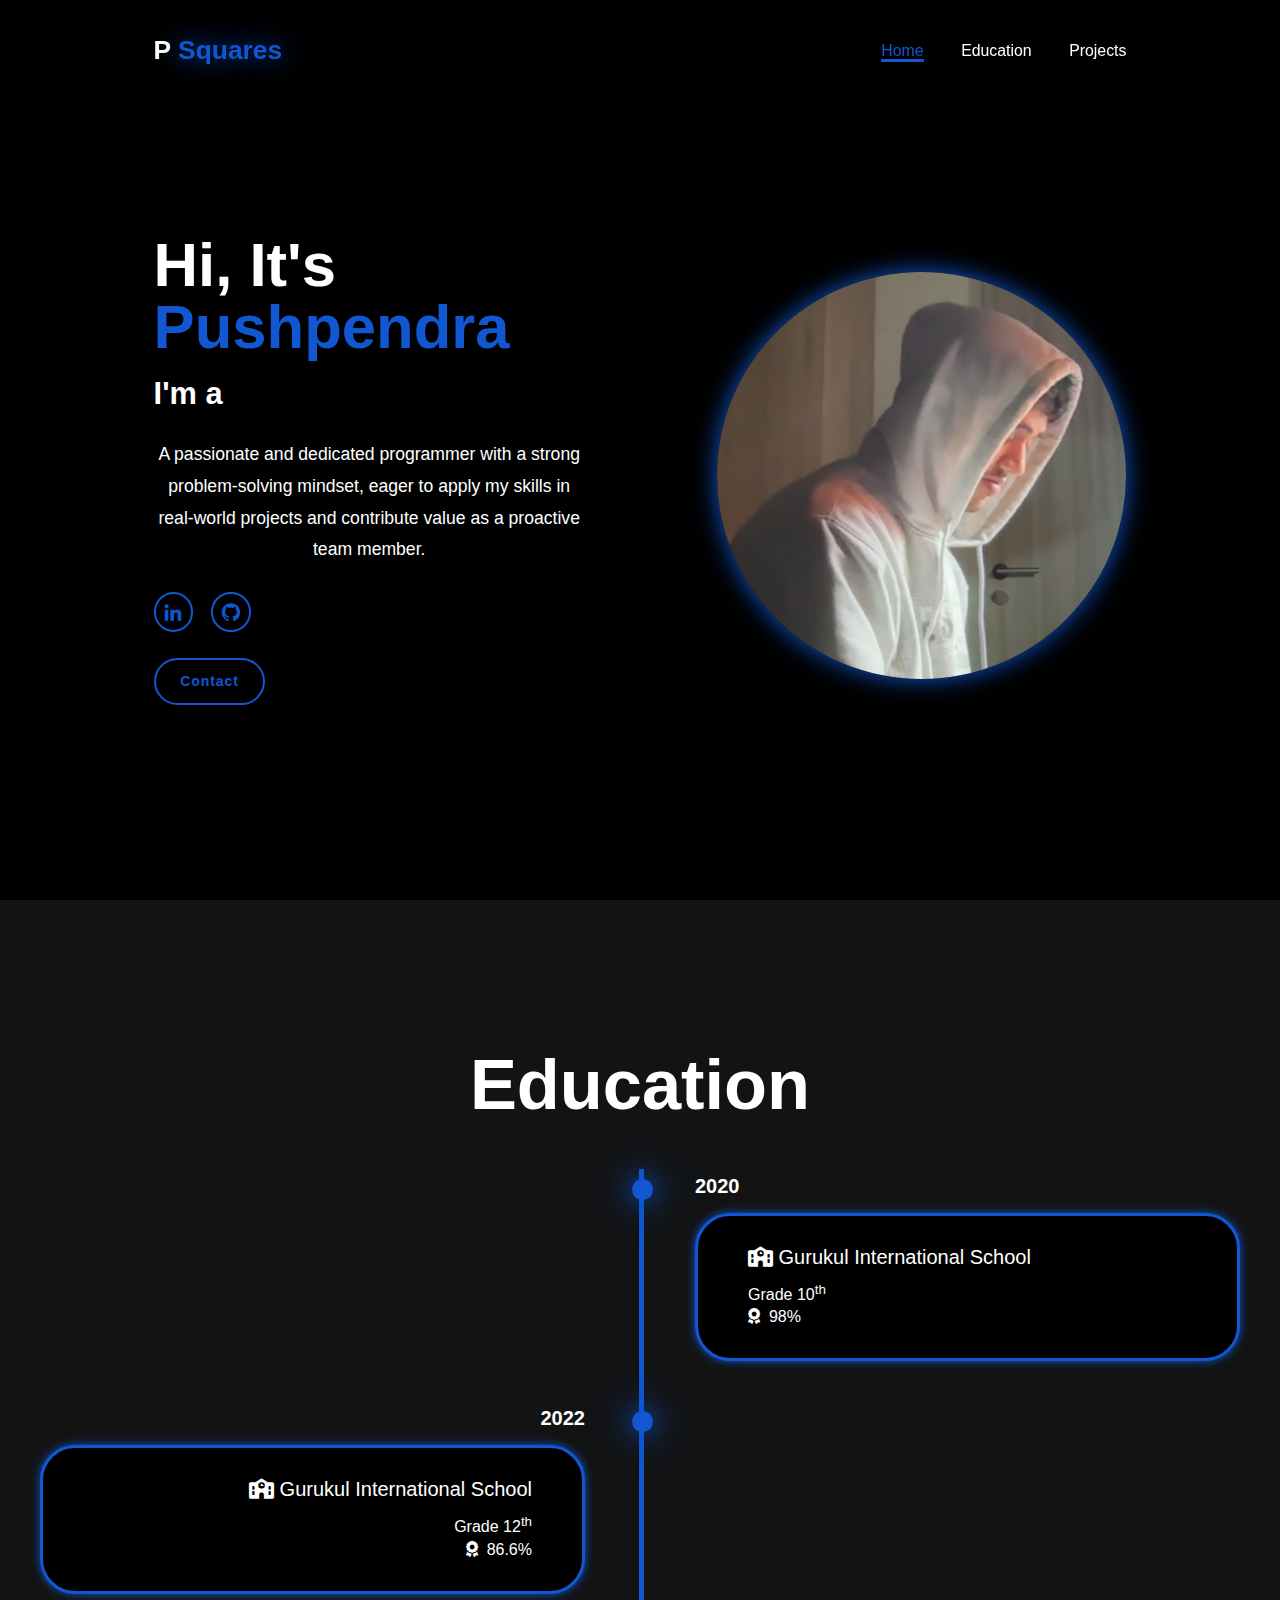
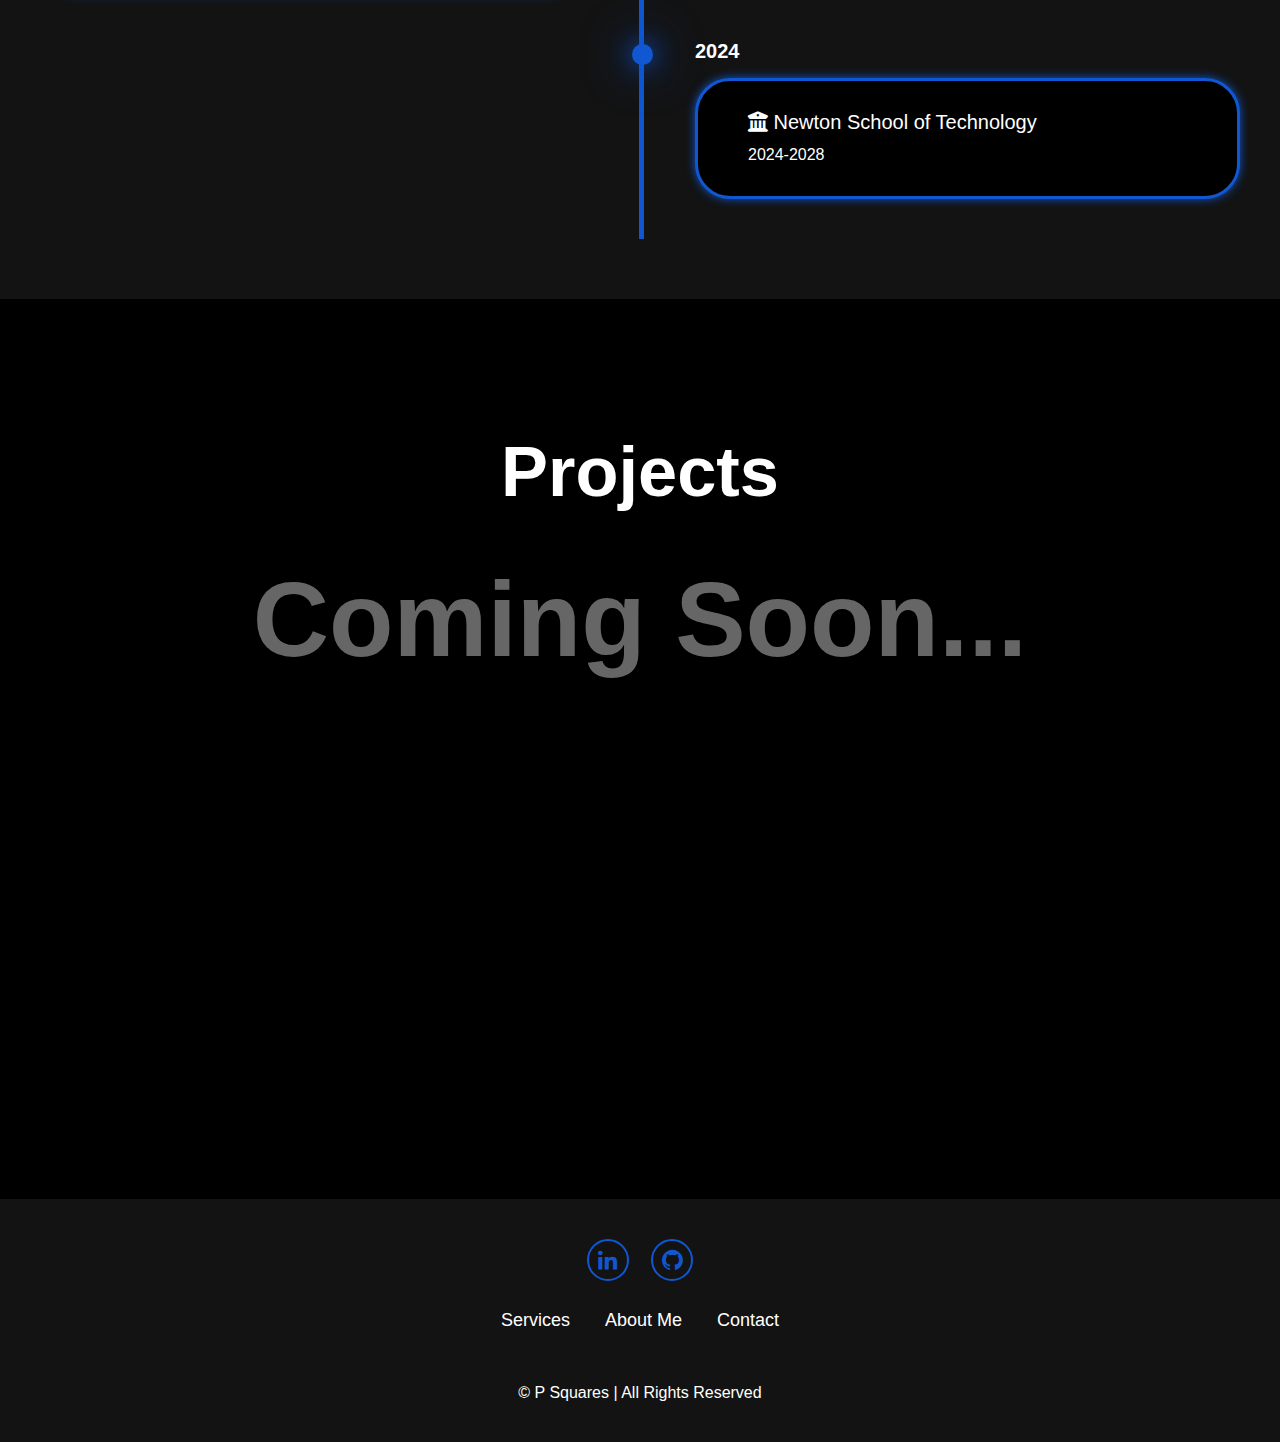
==== index.html @ 85f3284b "Rename html-portfolio.html to index.html" ====
<!DOCTYPE html>
<html lang="en">
<head>
    <meta charset="UTF-8">
    <meta name="viewport" content="width=device-width, initial-scale=1.0">
    <title>Personal Portfolio</title>
    <link rel="stylesheet" href="css-portfolio.css">
    <link href='https://unpkg.com/boxicons@2.1.4/css/boxicons.min.css' rel='stylesheet'>
    <link rel="stylesheet" href="https://cdnjs.cloudflare.com/ajax/libs/font-awesome/6.5.1/css/all.min.css">

</head>
<body>
    <header class="header">
        <a href="#home" class="logo">P
        <span>Squares</span></a>

        <i class='bx bx-menu' id="menu-icon"></i>

        <nav class="navbar">
            <a href="#home" class="active">Home</a>
            <a href="#education">Education</a>
            <a href="#services">Projects</a>
            <!-- <a href="#contact">Contact</a> -->
        </nav>
    </header>

    <section class="home" id="home">
        <div class="home-content">
            <h1>Hi, It's <span>Pushpendra</span></h1>
            <h3 class="text-animation">I'm a <span></span></h3>
            <p>A passionate and dedicated programmer with a strong problem-solving mindset, eager to apply my skills in real-world projects and contribute value as a proactive team member.</p>

            <div class="social-icons">
                <a href="https://www.linkedin.com/in/pushpendra-parihar2025" target="_blank"><i class='bx bxl-linkedin'></i></a>
                <a href="https://github.com/makeprodigy" target="_blank"><i class='bx bxl-github'></i></a>
                <!-- <a href="#"><i class='bx bxl-instagram'></i></a>
                <a href="#"><i class='bx bxl-twitter'></i></a> -->
            </div>

            <div class="btn-group">
                <!-- <a href="#" class="btn">Hire</a> -->
                <a href="#contact" class="btn">Contact</a>
            </div>
        </div>
            <div class="home-img">
                <img src="graphics/my_picture.png" alt="profile picture"
            </div>
    </section>
    <section class="education" id="education">
        <h2 class="heading">Education</h2>
        <div class="timeline-item">
            <div class="timeline-dot"></div>
                <div class="timeline-date">2020</div>
                    <div class="timeline-content">
                        <h3><i class="fas fa-school"></i> Gurukul International School</h3>
                        <p>
                            Grade <b>10</b><sup>th</sup><br>
                            <i class="fas fa-award"></i>&nbsp;&nbsp;<b>98%</b>  
                        </p>
                    </div>
                
            
        </div>

        <div class="timeline-item">
            <div class="timeline-dot"></div>
                <div class="timeline-date">2022</div>
                    <div class="timeline-content">
                        <h3><i class="fas fa-school"></i> Gurukul International School</h3>
                        <p>
                            Grade <b>12</b><sup>th</sup><br>
                            <i class="fas fa-award"></i>&nbsp;&nbsp;<b>86.6%</b>
                        </p>
                    </div>
                
            
        </div>

        <div class="timeline-item">
            <div class="timeline-dot"></div>
                <div class="timeline-date">2024</div>
                    <div class="timeline-content">
                        <h3><i class="fas fa-university"></i> Newton School of Technology</h3>
                        <p>2024-2028</p>
                    </div>
                
            
        </div>
    </section>

    <section class="services" id="services">
        <h2 class="heading">Projects</h2>
        <div class="coming-soon">
            <p>Coming Soon...</p>
        </div>
        <!-- <div class="services-container">
            <div class="service-box">
                <div class="service-info">
                    <h4>Frontend Development</h4>
                    <p>
                        Lorem ipsum dolor, sit amet consectetur adipisicing elit. Quae consequatur explicabo est excepturi numquam alias labore repellat consequuntur neque architecto tenetur, beatae, suscipit in laboriosam obcaecati debitis saepe id necessitatibus.
                    </p>
                </div>
            </div>
        
            <div class="service-box">
                <div class="service-info">
                    <h4>Frontend Development</h4>
                    <p>
                        Lorem ipsum dolor, sit amet consectetur adipisicing elit. Quae consequatur explicabo est excepturi numquam alias labore repellat consequuntur neque architecto tenetur, beatae, suscipit in laboriosam obcaecati debitis saepe id necessitatibus.
                    </p>
                </div>
            </div>
        
            <div class="service-box">
                <div class="service-info">
                    <h4>Frontend Development</h4>
                    <p>
                        Lorem ipsum dolor, sit amet consectetur adipisicing elit. Quae consequatur explicabo est excepturi numquam alias labore repellat consequuntur neque architecto tenetur, beatae, suscipit in laboriosam obcaecati debitis saepe id necessitatibus.
                    </p>
                </div>
            </div>
        
            <div class="service-box">
                <div class="service-info">
                    <h4>Frontend Development</h4>
                    <p>
                        Lorem ipsum dolor, sit amet consectetur adipisicing elit. Quae consequatur explicabo est excepturi numquam alias labore repellat consequuntur neque architecto tenetur, beatae, suscipit in laboriosam obcaecati debitis saepe id necessitatibus.
                    </p>
                </div>
            </div>
        </div> -->
    </section>

    <!-- <section class="contact" id="contact">
        <h2 class="heading">Contact <span>Me</span></h2>

        <form action="">
            <div class="input-group">
                <div class="input-box">
                    <input type="text" placeholder="Full Name">
                    <input type="email" placeholder="Email">
                </div>
                <div class="input-box">
                    <input type="number" placeholder="Phone Number">
                    <input type="text" placeholder="Subject">
                </div>
            </div>

            <div class="input-group-2">
                <textarea name="" id="" cols="30" rows="10" placeholder="Your Message"></textarea>
                <input type="submit" value="Send Message" class="btn">
            </div>
        </form>
    </section> -->

    <footer class="footer">
        <div class="social">
            <a href="https://www.linkedin.com/in/pushpendra-parihar2025" target="_blank"><i class='bx bxl-linkedin'></i></a>
                <a href="https://github.com/makeprodigy" target="_blank"><i class='bx bxl-github'></i></a>
                <!-- <a href="#"><i class='bx bxl-instagram'></i></a>
                <a href="#"><i class='bx bxl-twitter'></i></a> -->
        </div>
    

        <ul class="list">
            <!-- <li>
                <a href="#">FAQ</a>
            </li> -->
            <li>
                <a href="#services">Services</a>
            </li>
            <li>
                <a href="#">About Me</a>
            </li>
            <li>
                <a href="#">Contact</a>
            </li>
        </ul>
        <p class="copyright">
            &copy; P Squares | All Rights Reserved
        </p>
    </footer>

    <script src="js-portfolio.js"></script>
</body>
</html>
---- css-portfolio.css ----
* {
    margin: 0;
    padding: 0;
    box-sizing: border-box;
    text-decoration: none;
    border: none;
    outline: none;
    scroll-behavior: smooth;
    font-family: "Poppins", sans-serif;
}
:root {
    --bg-color: #000000;
    --second-bg-color: #131313;
    --text-color: white;
    --main-color: #1057d1;
}
html {
    font-size: 60%;
    overflow-x: hidden;
}
body {
    background: var(--bg-color);
    color: var(--text-color);
}
.header{
    position: fixed;
    top: 0;
    left: 0;
    width: 100%;
    padding: 4rem 12% 4rem;
    background: rgba(0, 0, 0, 0.3);
    backdrop-filter: blur(10px);
    display: flex;
    justify-content: space-between;
    align-items: center;
    z-index: 5;
}
.logo {
    font-size: 3rem;
    color: var(--text-color);
    font-weight: 800;
    cursor: pointer;
    transition: 0.3s ease;
}
.logo:hover {
    transform: scale(1.1);
}
.logo span {
    text-shadow: 0 0 25px var(--main-color);
}
.navbar a {
    font-size: 1.8rem;
    color: var(--text-color);
    margin-left: 4rem;
    font-weight: 500;
    transition: 0.3s ease;
    border-bottom: 3px solid transparent;
}
.navbar a:hover,
.navbar a.active{
    color: var(--main-color);
    border-bottom: 3px solid var(--main-color);
}
#menu-icon{
    font-size: 3.6rem;
    color: var(--main-color);
    display: none;
}

section{
    min-height: 100vh;
    padding: 10rem 12% 10rem;
}
.home{
    display: flex;
    align-items: center;
    justify-content: center;
    gap: 15rem;
}
.home-content{
    display: flex;
    flex-direction: column;
    align-items: baseline;
    text-align: left;
    justify-content: center;
    margin-top: 3rem;
}
.home-content p{
    text-align: center;
}
span{
    color: var(--main-color);
}
.logo span{
    color: var(--main-color);
}
.home-content h3{
    margin-bottom: 2rem;
    margin-top: 1rem;
    font-size: 3.5rem;
}
.home-content h1{
    font-size: 7rem;
    font-weight: 700;
    margin-top: 1.5rem;
    line-height: 1;
}

.home-img{
    border-radius: 50%;
}
.home-img img{
    position: relative;
    top: 3rem;
    width: 32vw;
    border-radius: 50%;
    box-shadow: 0 0 25px var(--main-color);
}
.home-img img:hover{
    box-shadow: 0 0 25px var(--main-color),
                0 0 50px var(--main-color),
                0 0 100px var(--main-color);
}
.home-content{
    font-size: 2.0rem;
    font-weight: 500;
    line-height: 1.8;
    max-width: 1000px;
}
.social-icons a{
    display: inline-flex;
    justify-content: center;
    align-items: center;
    width: 4.5rem;
    height: 4.5rem;
    background: transparent;
    border: 2px solid var(--main-color);
    font-size: 2.5rem;
    border-radius: 50%;
    color: var(--main-color);
    margin: 3rem 1.5rem 3rem 0;
    transition: 0.3s ease-in-out;
}
.social-icons a:hover{
    color: var(--text-color);
    transform: scale(1.3)translate(-5px);
    box-shadow: 0 0 25px var(--main-color);
}
.btn{
    display: inline-block;
    padding: 1rem 2.8rem;
    background: var(--main-color);
    box-shadow: 0 0 25px var(--main-color);
    border-radius: 4rem;
    font-size: 1.6rem;
    color: black;
    border: 2px solid transparent;
    letter-spacing: 0.1rem;
    font-weight: 600;
    transition: 0.3s ease-in-out;
    cursor: pointer;  
}
.btn:hover{
    transform: scale(1.05);
    box-shadow: 0 0 50px var(--main-color);
}
.btn-group{
    display: flex;
    align-items: center;
    gap: 1.5rem;
}
.btn-group a:nth-of-type(1){
    background-color: black;
    color: var(--main-color);
    border: 2px solid var(--main-color);
    box-shadow: 0 0 25px transparent;
}
.btn-group a:nth-of-type(1):hover{
    box-shadow: 0 0 25px var(--main-color);
    color: lightblue;
}
.text-animation{
    font-size: 34px;
    font-weight: 600;
    min-width: 280px;
}
.text-animation span{
    display: inline-block;
    position: relative;
}
.text-animation span::before{
    content: "Web Developer";
    white-space: nowrap;
    color: var(--main-color);
    animation: words 20s infinite;
}
.text-animation span::after{
    content: "";
    background-color: var(--bg-color);
    position: absolute;
    width: calc(100% + 8px);
    height: 100%;
    border-left: 3px solid var(--bg-color);
    right: -8px;
    animation: cursor 0.6s infinite, typing 20s steps(14) infinite;
}
@keyframes cursor{
    to{
        border-left: 2px solid var(--main-color);
    }
}
@keyframes words{
    0%,
    20%{
        content: "Frontend Developer";
    }
    21%,
    40%{
        content: "Web Designer";
    }
    41%,
    60%{
        content: "UI / UX Designer";
    }
    61%,
    80%{
        content: "Web Developer";
    }
    81%,
    100%{
        content: "Software Tester";
    }
}
@keyframes typing{
    10%,
    15%,
    30%,
    35%,
    50%,
    55%,
    70%,
    75%,
    90%,
    95%{
        width: 0;
    }
    5%,
    20%,
    25%,
    40%,
    45%,
    60%,
    65%,
    80%,
    85%{
        width: calc(100% + 8px);
    }
}
.heading{
    font-size: 8rem;
    text-align: center;
    margin: 5rem 0;
}
.education{
    padding: 100px 15px;
    background: var(--second-bg-color);
}
.education h2{
    margin-bottom: 5rem;
}
.timeline-item{
    max-width: 1200px;
    margin: auto;
    display: flex;
    flex-wrap: wrap;
    flex-direction: column;
    position: relative;
}
.timeline-item::before{
    content: "";
    position: absolute;
    width: 5px;
    height: calc(100% + 40px);
    background-color: var(--main-color);
    left: calc(50% - 1px);
}
.timeline-item{
    position: relative;
    width: 100%;
    margin-bottom: 40px;
}
.timeline-item:last-child{
    margin-bottom: 0;
}

.timeline-item:nth-child(odd){
    padding-right: calc(50% + 30px);
    text-align: right;
}
.timeline-item:nth-child(even){
    padding-left: calc(50% + 30px);
}
.timeline-dot{
    height: 21px;
    width: 21px;
    background-color: var(--main-color);
    box-shadow: 0 0 25px var(--main-color),
                0 0 50px var(--main-color);
    position: absolute;
    left: calc(50% - 8px);
    border-radius: 50%;
    top: 10px;
}
.timeline-date{
    font-size: 20px;
    font-weight: 800;
    color: white;
    margin: 6px 0 15px;
}
.timeline-content{
    background-color: var(--bg-color);
    border: 3px solid var(--main-color);
    padding: 30px 50px;
    border-radius: 4rem;
    box-shadow: 0 0 10px var(--main-color);
    cursor: pointer;
    transition: 0.3s ease-in-out;
}
.timeline-content:hover{
    transform: scale(1.05);
    box-shadow: 0 0 25px var(--main-color);
}
.timeline-content h3{
    font-size: 20px;
    color: white;
    margin: 0 0 10px;
    font-weight: 500;
}
.timeline-content p{
    color: white;
    font-size: 16px;
    font-weight: 300;
    line-height: 22px;
}

::-webkit-scrollbar{
    width: 15px;
}
::-webkit-scrollbar-thumb{
    background-color: var(--main-color);
}
::-webkit-scrollbar-track{
    background-color: var(--bg-color);
    width: 50px;
}

.services{
    background: var(--bg-color);
    color: black;
}
.services h2{
    margin-bottom: 5rem;
    color: white;
}
.services p {
    font-size: clamp(3rem, 15vw, 12rem); /* Adjusts size dynamically based on screen width */
    font-weight: 900;
    color: grey;
    text-align: center;
    margin-top: 5rem;
    opacity: 0.8;
    line-height: 1.2;
    word-wrap: break-word; /* Breaks long words if necessary */
    overflow-wrap: break-word; /* Ensures consistent breaking */
    animation: fadeIn 2s ease-in-out;
}

/* Optional animation for a smooth entrance */
@keyframes fadeIn {
    from {
        opacity: 0;
        transform: translateY(20px);
    }
    to {
        opacity: 0.7;
        transform: translateY(0);
    }
}


/* .services-container{
    display: grid;
    grid-template-columns: repeat(2,1fr);
    align-items: center;
    gap: 2.5rem;
}
.service-box{
    background-color: var(--main-color);
    height: 300px;
    border-radius: 3rem;
    border: 5px solid transparent;
    cursor: pointer;
    display: flex;
    flex-direction: column;
    transition: 0.4s ease-in-out;
}
.service-box:hover{
    background: white;
    color: black;
    border: 5px solid var(--main-color);
    transform: scale(1.03);
}
.service-box .service-info{
    display: flex;
    flex-direction: column;
    text-align: left;
    height: 100%;
    width: 100%;
    max-height: 300px;
    justify-content: left;
    align-items: baseline;
    padding: 1rem 2rem;
    overflow: auto;
    -ms-overflow-style: none;
}
.service-box .service-info::-webkit-scrollbar {
    display: none;
}
.service-info h4{
    font-size: 3rem;
    font-weight: 800;
    line-height: 2;
}
.service-info p{
    font-size: 1.6rem;
    font-weight: 600;
    max-height: 100px;
    line-height: 1.7;
    margin: auto;
} */
/* .contact{
    background-color: var(--bg-color);
}
.contact h2{
    margin-bottom: 3rem;
    color: white;
}
.contact form{
    display: flex;
    align-items: center;
    justify-content: center;
    gap: 3rem;
    margin: 5rem auto;
    text-align: center;
}
.contact form .input-box{
    display: flex;
    justify-content: center;
    flex-wrap: wrap;
}

.contact form .input-box input,
.contact form textarea{
    width: 100%;
    padding: 2.5rem;
    font-size: 1.8rem;
    color: var(--text-color);
    background: var(--second-bg-color);
    border-radius: 2rem;
    border: 2px solid var(--main-color);
    margin: 1.5rem 0;
    resize: none;
}
.contact form .btn{
    margin-top: 2rem;
} */
.footer{
    position: relative;
    bottom: 0;
    width: 100%;
    padding: 40px 0;
    background-color: var(--second-bg-color);
}
.footer .social{
    text-align: center;
    padding-bottom: 25px;
    color: var(--main-color);
}
.footer .social a{
    font-size: 25px;
    color: var(--main-color);
    border: 2px solid var(--main-color);
    width: 42px;
    height: 42px;
    line-height: 42px;
    display: inline-block;
    text-align: center;
    border-radius: 50%;
    margin: 0 10px;
    transition: 0.3s ease-in-out;
}
.footer .social a:hover{
    transform: scale(1.2) translate(-10px);
    background-color: var(--main-color);
    color: black;
    box-shadow: 0 0 25px var(--main-color);
}
.footer ul{
    margin-top: 0;
    padding: 0;
    font-size: 18px;
    line-height: 1.6;
    margin-bottom: 0;
    text-align: center;
}
.footer ul li a{
    color: white;
    border-bottom: 3px solid transparent;
    transition: 0.3s ease-in-out;
}
.footer ul li a:hover{
    border-bottom: 3px solid var(--main-color);
}
.footer ul li{
    display: inline-block;
    padding: 0 15px;
}
.footer .copyright{
    margin-top: 50px;
    text-align: center;
    font-size: 16px;
    color: white;
}

@media(max-width:1285px){
    html{
        font-size: 55%;
    }
    /* .services-container{
        padding-bottom: 7rem;
        grid-template-columns: repeat(2,1fr);
        margin: 0 5rem;
    } */
}
@media(max-width:991px){
    header{
        padding: 2rem 3%;
    }
    section{
        padding: 10rem 3% 2rem;
    }
    .timeline-item::before{
        left: 7px;
    }
    .timeline-item:nth-child(odd){
        padding-right: 0;
        text-align: left;
    }
    .timeline-item:nth-child(odd),
    .timeline-item:nth-child(even){
        padding-left: 37px;
    }
    .timeline-dot{
        left: 0;
    }
    .services{
        padding-bottom: 7rem;
    }
    /* .contact form{
        flex-direction: column;
    } */
    .footer{
        padding: 2rem 3%;
    }
}
@media(max-width: 895px){
    #menu-icon{
        display: block;
    }
    .navbar{
        position: absolute;
        top: 100%;
        right: 0;
        width: 50%;
        padding: 1rem 3%;
        background: rgba(0, 0 ,0, 0.8);
        backdrop-filter: blur(20px);
        border-bottom-left-radius: 2rem;
        border-left: 2px solid var(--main-color);
        border-bottom: 2px solid var(--main-color);
        display: none;
    }
    .navbar.active{
        display: block;
    }
    .navbar a{
        display: block;
        font-size: 2rem;
        margin: 3rem 0;
        color: white;
    }
    .home{
        flex-direction: column-reverse;
        margin: 5rem 4rem;
    }
    .home-content h3{
        font-size: 2.6rem;
    }
    .home-content h1{
        font-size: 8rem;
        margin-top: 3rem;
    }
    .home-content p{
        max-width: 600px;
        margin: 0 auto;
    }
    .home-img img{
        width: 56vw;
    }
    .services h2{
        margin-bottom: 3rem;
    }
    .services p {
        font-size: clamp(2rem, 10vw, 6rem); /* Adjust size for smaller screens */
        margin-top: 3rem;
    }
    /* .services-container{
        grid-template-columns: repeat(1,1fr);
    } */
}
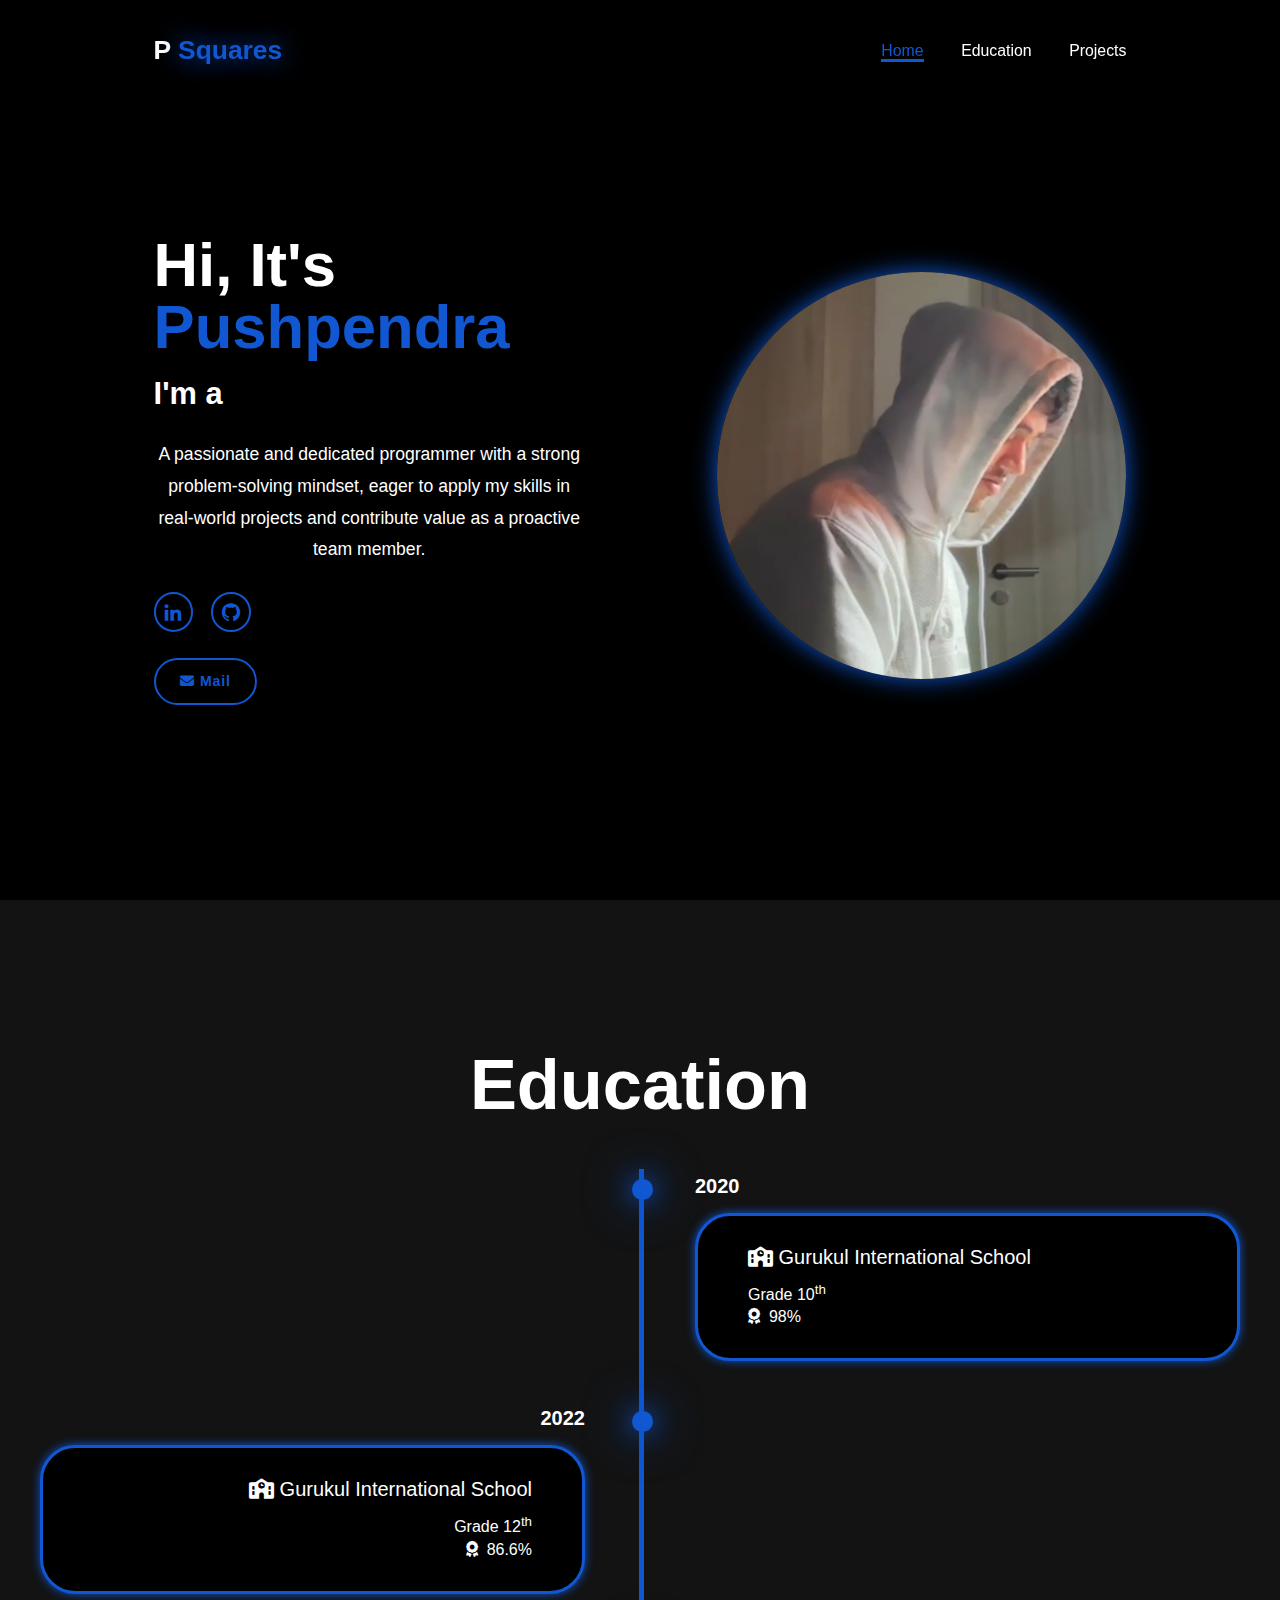
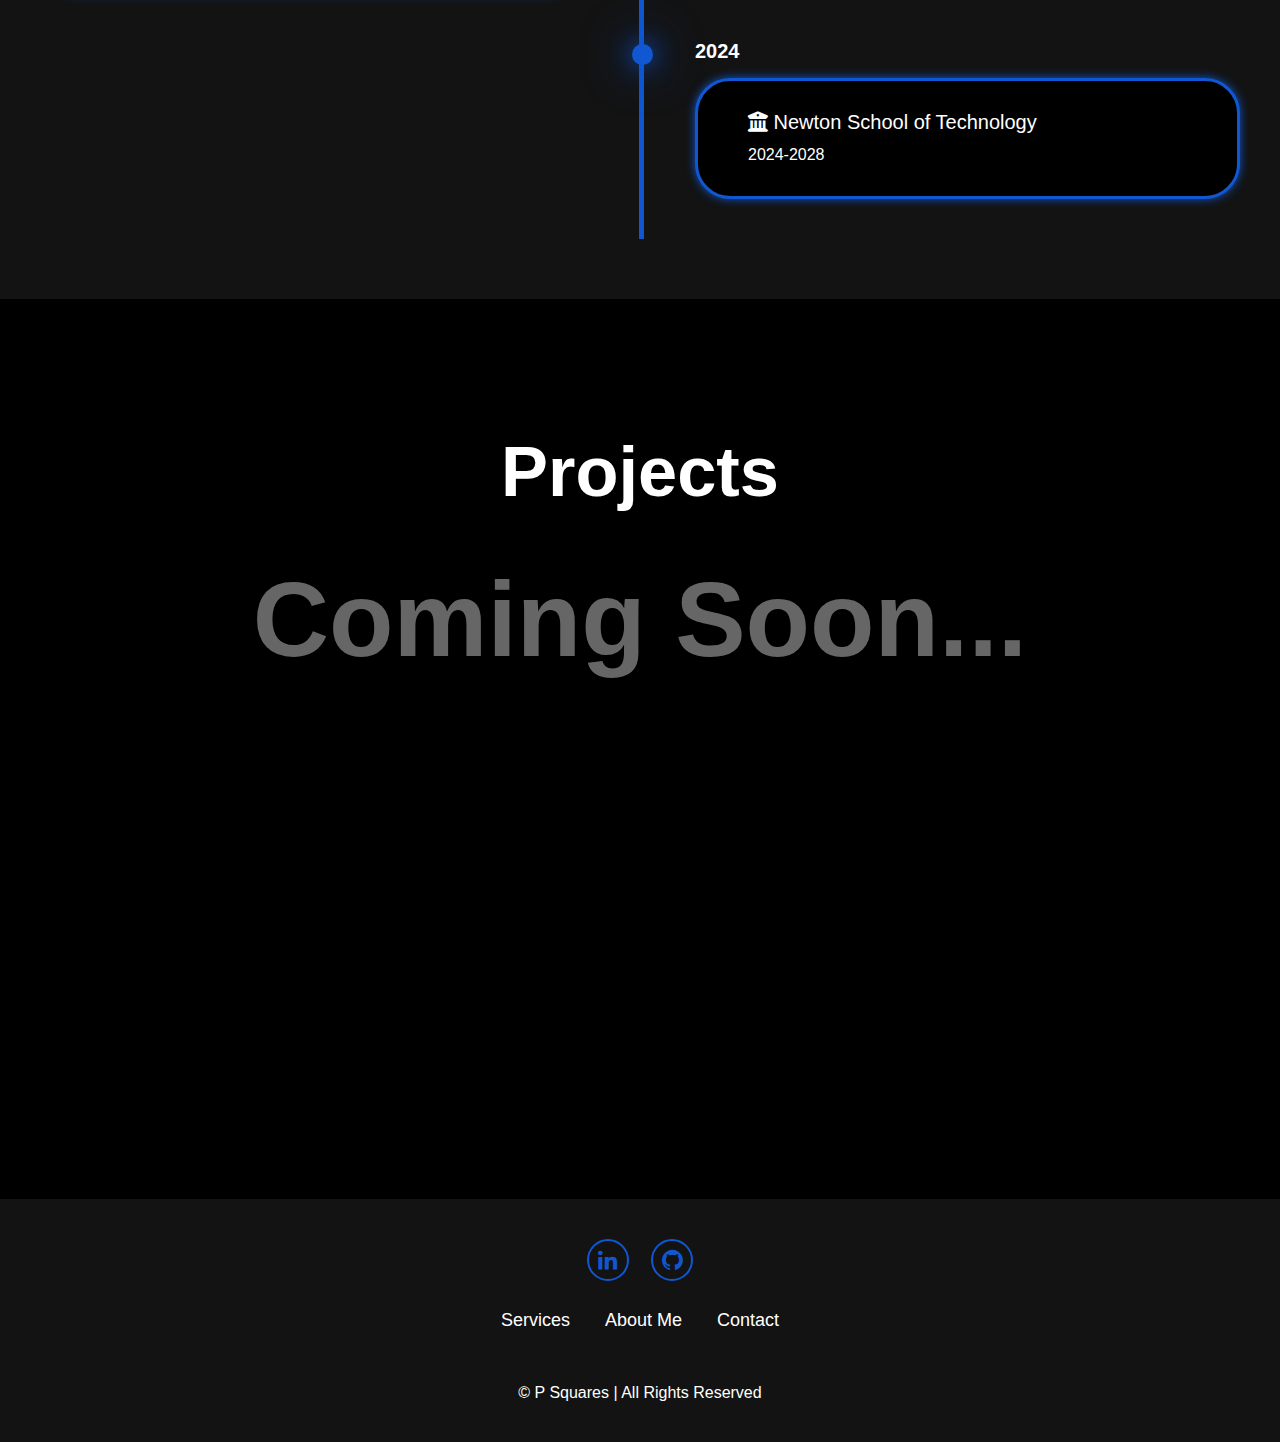
==== commit 1f5989c0: "added the functionality to mail button" ====
--- a/index.html
+++ b/index.html
@@ -4,7 +4,7 @@
     <meta charset="UTF-8">
     <meta name="viewport" content="width=device-width, initial-scale=1.0">
     <title>Personal Portfolio</title>
-    <link rel="stylesheet" href="css-portfolio.css">
+    <link rel="stylesheet" href="style.css">
     <link href='https://unpkg.com/boxicons@2.1.4/css/boxicons.min.css' rel='stylesheet'>
     <link rel="stylesheet" href="https://cdnjs.cloudflare.com/ajax/libs/font-awesome/6.5.1/css/all.min.css">
 
@@ -39,7 +39,7 @@
 
             <div class="btn-group">
                 <!-- <a href="#" class="btn">Hire</a> -->
-                <a href="#contact" class="btn">Contact</a>
+                <a href="mailto:payneparihar13@gmail.com" class="btn"><i class="fa-solid fa-envelope"></i> Mail</a>
             </div>
         </div>
             <div class="home-img">
@@ -182,6 +182,6 @@
         </p>
     </footer>
 
-    <script src="js-portfolio.js"></script>
+    <script src="script.js"></script>
 </body>
 </html>
--- a/style.css
+++ b/style.css
@@ -0,0 +1,630 @@
+* {
+    margin: 0;
+    padding: 0;
+    box-sizing: border-box;
+    text-decoration: none;
+    border: none;
+    outline: none;
+    scroll-behavior: smooth;
+    font-family: "Poppins", sans-serif;
+}
+:root {
+    --bg-color: #000000;
+    --second-bg-color: #131313;
+    --text-color: white;
+    --main-color: #1057d1;
+}
+html {
+    font-size: 60%;
+    overflow-x: hidden;
+}
+body {
+    background: var(--bg-color);
+    color: var(--text-color);
+}
+.header{
+    position: fixed;
+    top: 0;
+    left: 0;
+    width: 100%;
+    padding: 4rem 12% 4rem;
+    background: rgba(0, 0, 0, 0.3);
+    backdrop-filter: blur(10px);
+    display: flex;
+    justify-content: space-between;
+    align-items: center;
+    z-index: 5;
+}
+.logo {
+    font-size: 3rem;
+    color: var(--text-color);
+    font-weight: 800;
+    cursor: pointer;
+    transition: 0.3s ease;
+}
+.logo:hover {
+    transform: scale(1.1);
+}
+.logo span {
+    text-shadow: 0 0 25px var(--main-color);
+}
+.navbar a {
+    font-size: 1.8rem;
+    color: var(--text-color);
+    margin-left: 4rem;
+    font-weight: 500;
+    transition: 0.3s ease;
+    border-bottom: 3px solid transparent;
+}
+.navbar a:hover,
+.navbar a.active{
+    color: var(--main-color);
+    border-bottom: 3px solid var(--main-color);
+}
+#menu-icon{
+    font-size: 3.6rem;
+    color: var(--main-color);
+    display: none;
+}
+
+section{
+    min-height: 100vh;
+    padding: 10rem 12% 10rem;
+}
+.home{
+    display: flex;
+    align-items: center;
+    justify-content: center;
+    gap: 15rem;
+}
+.home-content{
+    display: flex;
+    flex-direction: column;
+    align-items: baseline;
+    text-align: left;
+    justify-content: center;
+    margin-top: 3rem;
+}
+.home-content p{
+    text-align: center;
+}
+span{
+    color: var(--main-color);
+}
+.logo span{
+    color: var(--main-color);
+}
+.home-content h3{
+    margin-bottom: 2rem;
+    margin-top: 1rem;
+    font-size: 3.5rem;
+}
+.home-content h1{
+    font-size: 7rem;
+    font-weight: 700;
+    margin-top: 1.5rem;
+    line-height: 1;
+}
+
+.home-img{
+    border-radius: 50%;
+}
+.home-img img{
+    position: relative;
+    top: 3rem;
+    width: 32vw;
+    border-radius: 50%;
+    box-shadow: 0 0 25px var(--main-color);
+}
+.home-img img:hover{
+    box-shadow: 0 0 25px var(--main-color),
+                0 0 50px var(--main-color),
+                0 0 100px var(--main-color);
+}
+.home-content{
+    font-size: 2.0rem;
+    font-weight: 500;
+    line-height: 1.8;
+    max-width: 1000px;
+}
+.social-icons a{
+    display: inline-flex;
+    justify-content: center;
+    align-items: center;
+    width: 4.5rem;
+    height: 4.5rem;
+    background: transparent;
+    border: 2px solid var(--main-color);
+    font-size: 2.5rem;
+    border-radius: 50%;
+    color: var(--main-color);
+    margin: 3rem 1.5rem 3rem 0;
+    transition: 0.3s ease-in-out;
+}
+.social-icons a:hover{
+    color: var(--text-color);
+    transform: scale(1.3)translate(-5px);
+    box-shadow: 0 0 25px var(--main-color);
+}
+.btn{
+    display: inline-block;
+    padding: 1rem 2.8rem;
+    background: var(--main-color);
+    box-shadow: 0 0 25px var(--main-color);
+    border-radius: 4rem;
+    font-size: 1.6rem;
+    color: black;
+    border: 2px solid transparent;
+    letter-spacing: 0.1rem;
+    font-weight: 600;
+    transition: 0.3s ease-in-out;
+    cursor: pointer;  
+}
+.btn:hover{
+    transform: scale(1.05);
+    box-shadow: 0 0 50px var(--main-color);
+}
+.btn-group{
+    display: flex;
+    align-items: center;
+    gap: 1.5rem;
+}
+.btn-group a:nth-of-type(1){
+    background-color: black;
+    color: var(--main-color);
+    border: 2px solid var(--main-color);
+    box-shadow: 0 0 25px transparent;
+}
+.btn-group a:nth-of-type(1):hover{
+    box-shadow: 0 0 25px var(--main-color);
+    color: lightblue;
+}
+.text-animation{
+    font-size: 34px;
+    font-weight: 600;
+    min-width: 280px;
+}
+.text-animation span{
+    display: inline-block;
+    position: relative;
+}
+.text-animation span::before{
+    content: "Web Developer";
+    white-space: nowrap;
+    color: var(--main-color);
+    animation: words 20s infinite;
+}
+.text-animation span::after{
+    content: "";
+    background-color: var(--bg-color);
+    position: absolute;
+    width: calc(100% + 8px);
+    height: 100%;
+    border-left: 3px solid var(--bg-color);
+    right: -8px;
+    animation: cursor 0.6s infinite, typing 20s steps(14) infinite;
+}
+@keyframes cursor{
+    to{
+        border-left: 2px solid var(--main-color);
+    }
+}
+@keyframes words{
+    0%,
+    20%{
+        content: "Frontend Developer";
+    }
+    21%,
+    40%{
+        content: "Web Designer";
+    }
+    41%,
+    60%{
+        content: "UI / UX Designer";
+    }
+    61%,
+    80%{
+        content: "Web Developer";
+    }
+    81%,
+    100%{
+        content: "Software Tester";
+    }
+}
+@keyframes typing{
+    10%,
+    15%,
+    30%,
+    35%,
+    50%,
+    55%,
+    70%,
+    75%,
+    90%,
+    95%{
+        width: 0;
+    }
+    5%,
+    20%,
+    25%,
+    40%,
+    45%,
+    60%,
+    65%,
+    80%,
+    85%{
+        width: calc(100% + 8px);
+    }
+}
+.heading{
+    font-size: 8rem;
+    text-align: center;
+    margin: 5rem 0;
+}
+.education{
+    padding: 100px 15px;
+    background: var(--second-bg-color);
+}
+.education h2{
+    margin-bottom: 5rem;
+}
+.timeline-item{
+    max-width: 1200px;
+    margin: auto;
+    display: flex;
+    flex-wrap: wrap;
+    flex-direction: column;
+    position: relative;
+}
+.timeline-item::before{
+    content: "";
+    position: absolute;
+    width: 5px;
+    height: calc(100% + 40px);
+    background-color: var(--main-color);
+    left: calc(50% - 1px);
+}
+.timeline-item{
+    position: relative;
+    width: 100%;
+    margin-bottom: 40px;
+}
+.timeline-item:last-child{
+    margin-bottom: 0;
+}
+
+.timeline-item:nth-child(odd){
+    padding-right: calc(50% + 30px);
+    text-align: right;
+}
+.timeline-item:nth-child(even){
+    padding-left: calc(50% + 30px);
+}
+.timeline-dot{
+    height: 21px;
+    width: 21px;
+    background-color: var(--main-color);
+    box-shadow: 0 0 25px var(--main-color),
+                0 0 50px var(--main-color);
+    position: absolute;
+    left: calc(50% - 8px);
+    border-radius: 50%;
+    top: 10px;
+}
+.timeline-date{
+    font-size: 20px;
+    font-weight: 800;
+    color: white;
+    margin: 6px 0 15px;
+}
+.timeline-content{
+    background-color: var(--bg-color);
+    border: 3px solid var(--main-color);
+    padding: 30px 50px;
+    border-radius: 4rem;
+    box-shadow: 0 0 10px var(--main-color);
+    cursor: pointer;
+    transition: 0.3s ease-in-out;
+}
+.timeline-content:hover{
+    transform: scale(1.05);
+    box-shadow: 0 0 25px var(--main-color);
+}
+.timeline-content h3{
+    font-size: 20px;
+    color: white;
+    margin: 0 0 10px;
+    font-weight: 500;
+}
+.timeline-content p{
+    color: white;
+    font-size: 16px;
+    font-weight: 300;
+    line-height: 22px;
+}
+
+::-webkit-scrollbar{
+    width: 15px;
+}
+::-webkit-scrollbar-thumb{
+    background-color: var(--main-color);
+}
+::-webkit-scrollbar-track{
+    background-color: var(--bg-color);
+    width: 50px;
+}
+
+.services{
+    background: var(--bg-color);
+    color: black;
+}
+.services h2{
+    margin-bottom: 5rem;
+    color: white;
+}
+.services p {
+    font-size: clamp(3rem, 15vw, 12rem); /* Adjusts size dynamically based on screen width */
+    font-weight: 900;
+    color: grey;
+    text-align: center;
+    margin-top: 5rem;
+    opacity: 0.8;
+    line-height: 1.2;
+    word-wrap: break-word; /* Breaks long words if necessary */
+    overflow-wrap: break-word; /* Ensures consistent breaking */
+    animation: fadeIn 2s ease-in-out;
+}
+
+/* Optional animation for a smooth entrance */
+@keyframes fadeIn {
+    from {
+        opacity: 0;
+        transform: translateY(20px);
+    }
+    to {
+        opacity: 0.7;
+        transform: translateY(0);
+    }
+}
+
+
+/* .services-container{
+    display: grid;
+    grid-template-columns: repeat(2,1fr);
+    align-items: center;
+    gap: 2.5rem;
+}
+.service-box{
+    background-color: var(--main-color);
+    height: 300px;
+    border-radius: 3rem;
+    border: 5px solid transparent;
+    cursor: pointer;
+    display: flex;
+    flex-direction: column;
+    transition: 0.4s ease-in-out;
+}
+.service-box:hover{
+    background: white;
+    color: black;
+    border: 5px solid var(--main-color);
+    transform: scale(1.03);
+}
+.service-box .service-info{
+    display: flex;
+    flex-direction: column;
+    text-align: left;
+    height: 100%;
+    width: 100%;
+    max-height: 300px;
+    justify-content: left;
+    align-items: baseline;
+    padding: 1rem 2rem;
+    overflow: auto;
+    -ms-overflow-style: none;
+}
+.service-box .service-info::-webkit-scrollbar {
+    display: none;
+}
+.service-info h4{
+    font-size: 3rem;
+    font-weight: 800;
+    line-height: 2;
+}
+.service-info p{
+    font-size: 1.6rem;
+    font-weight: 600;
+    max-height: 100px;
+    line-height: 1.7;
+    margin: auto;
+} */
+/* .contact{
+    background-color: var(--bg-color);
+}
+.contact h2{
+    margin-bottom: 3rem;
+    color: white;
+}
+.contact form{
+    display: flex;
+    align-items: center;
+    justify-content: center;
+    gap: 3rem;
+    margin: 5rem auto;
+    text-align: center;
+}
+.contact form .input-box{
+    display: flex;
+    justify-content: center;
+    flex-wrap: wrap;
+}
+
+.contact form .input-box input,
+.contact form textarea{
+    width: 100%;
+    padding: 2.5rem;
+    font-size: 1.8rem;
+    color: var(--text-color);
+    background: var(--second-bg-color);
+    border-radius: 2rem;
+    border: 2px solid var(--main-color);
+    margin: 1.5rem 0;
+    resize: none;
+}
+.contact form .btn{
+    margin-top: 2rem;
+} */
+.footer{
+    position: relative;
+    bottom: 0;
+    width: 100%;
+    padding: 40px 0;
+    background-color: var(--second-bg-color);
+}
+.footer .social{
+    text-align: center;
+    padding-bottom: 25px;
+    color: var(--main-color);
+}
+.footer .social a{
+    font-size: 25px;
+    color: var(--main-color);
+    border: 2px solid var(--main-color);
+    width: 42px;
+    height: 42px;
+    line-height: 42px;
+    display: inline-block;
+    text-align: center;
+    border-radius: 50%;
+    margin: 0 10px;
+    transition: 0.3s ease-in-out;
+}
+.footer .social a:hover{
+    transform: scale(1.2) translate(-10px);
+    background-color: var(--main-color);
+    color: black;
+    box-shadow: 0 0 25px var(--main-color);
+}
+.footer ul{
+    margin-top: 0;
+    padding: 0;
+    font-size: 18px;
+    line-height: 1.6;
+    margin-bottom: 0;
+    text-align: center;
+}
+.footer ul li a{
+    color: white;
+    border-bottom: 3px solid transparent;
+    transition: 0.3s ease-in-out;
+}
+.footer ul li a:hover{
+    border-bottom: 3px solid var(--main-color);
+}
+.footer ul li{
+    display: inline-block;
+    padding: 0 15px;
+}
+.footer .copyright{
+    margin-top: 50px;
+    text-align: center;
+    font-size: 16px;
+    color: white;
+}
+
+@media(max-width:1285px){
+    html{
+        font-size: 55%;
+    }
+    /* .services-container{
+        padding-bottom: 7rem;
+        grid-template-columns: repeat(2,1fr);
+        margin: 0 5rem;
+    } */
+}
+@media(max-width:991px){
+    header{
+        padding: 2rem 3%;
+    }
+    section{
+        padding: 10rem 3% 2rem;
+    }
+    .timeline-item::before{
+        left: 7px;
+    }
+    .timeline-item:nth-child(odd){
+        padding-right: 0;
+        text-align: left;
+    }
+    .timeline-item:nth-child(odd),
+    .timeline-item:nth-child(even){
+        padding-left: 37px;
+    }
+    .timeline-dot{
+        left: 0;
+    }
+    .services{
+        padding-bottom: 7rem;
+    }
+    /* .contact form{
+        flex-direction: column;
+    } */
+    .footer{
+        padding: 2rem 3%;
+    }
+}
+@media(max-width: 895px){
+    #menu-icon{
+        display: block;
+    }
+    .navbar{
+        position: absolute;
+        top: 100%;
+        right: 0;
+        width: 50%;
+        padding: 1rem 3%;
+        background: rgba(0, 0 ,0, 0.8);
+        backdrop-filter: blur(20px);
+        border-bottom-left-radius: 2rem;
+        border-left: 2px solid var(--main-color);
+        border-bottom: 2px solid var(--main-color);
+        display: none;
+    }
+    .navbar.active{
+        display: block;
+    }
+    .navbar a{
+        display: block;
+        font-size: 2rem;
+        margin: 3rem 0;
+        color: white;
+    }
+    .home{
+        flex-direction: column-reverse;
+        margin: 5rem 4rem;
+    }
+    .home-content h3{
+        font-size: 2.6rem;
+    }
+    .home-content h1{
+        font-size: 8rem;
+        margin-top: 3rem;
+    }
+    .home-content p{
+        max-width: 600px;
+        margin: 0 auto;
+    }
+    .home-img img{
+        width: 56vw;
+    }
+    .services h2{
+        margin-bottom: 3rem;
+    }
+    .services p {
+        font-size: clamp(2rem, 10vw, 6rem); /* Adjust size for smaller screens */
+        margin-top: 3rem;
+    }
+    /* .services-container{
+        grid-template-columns: repeat(1,1fr);
+    } */
+}
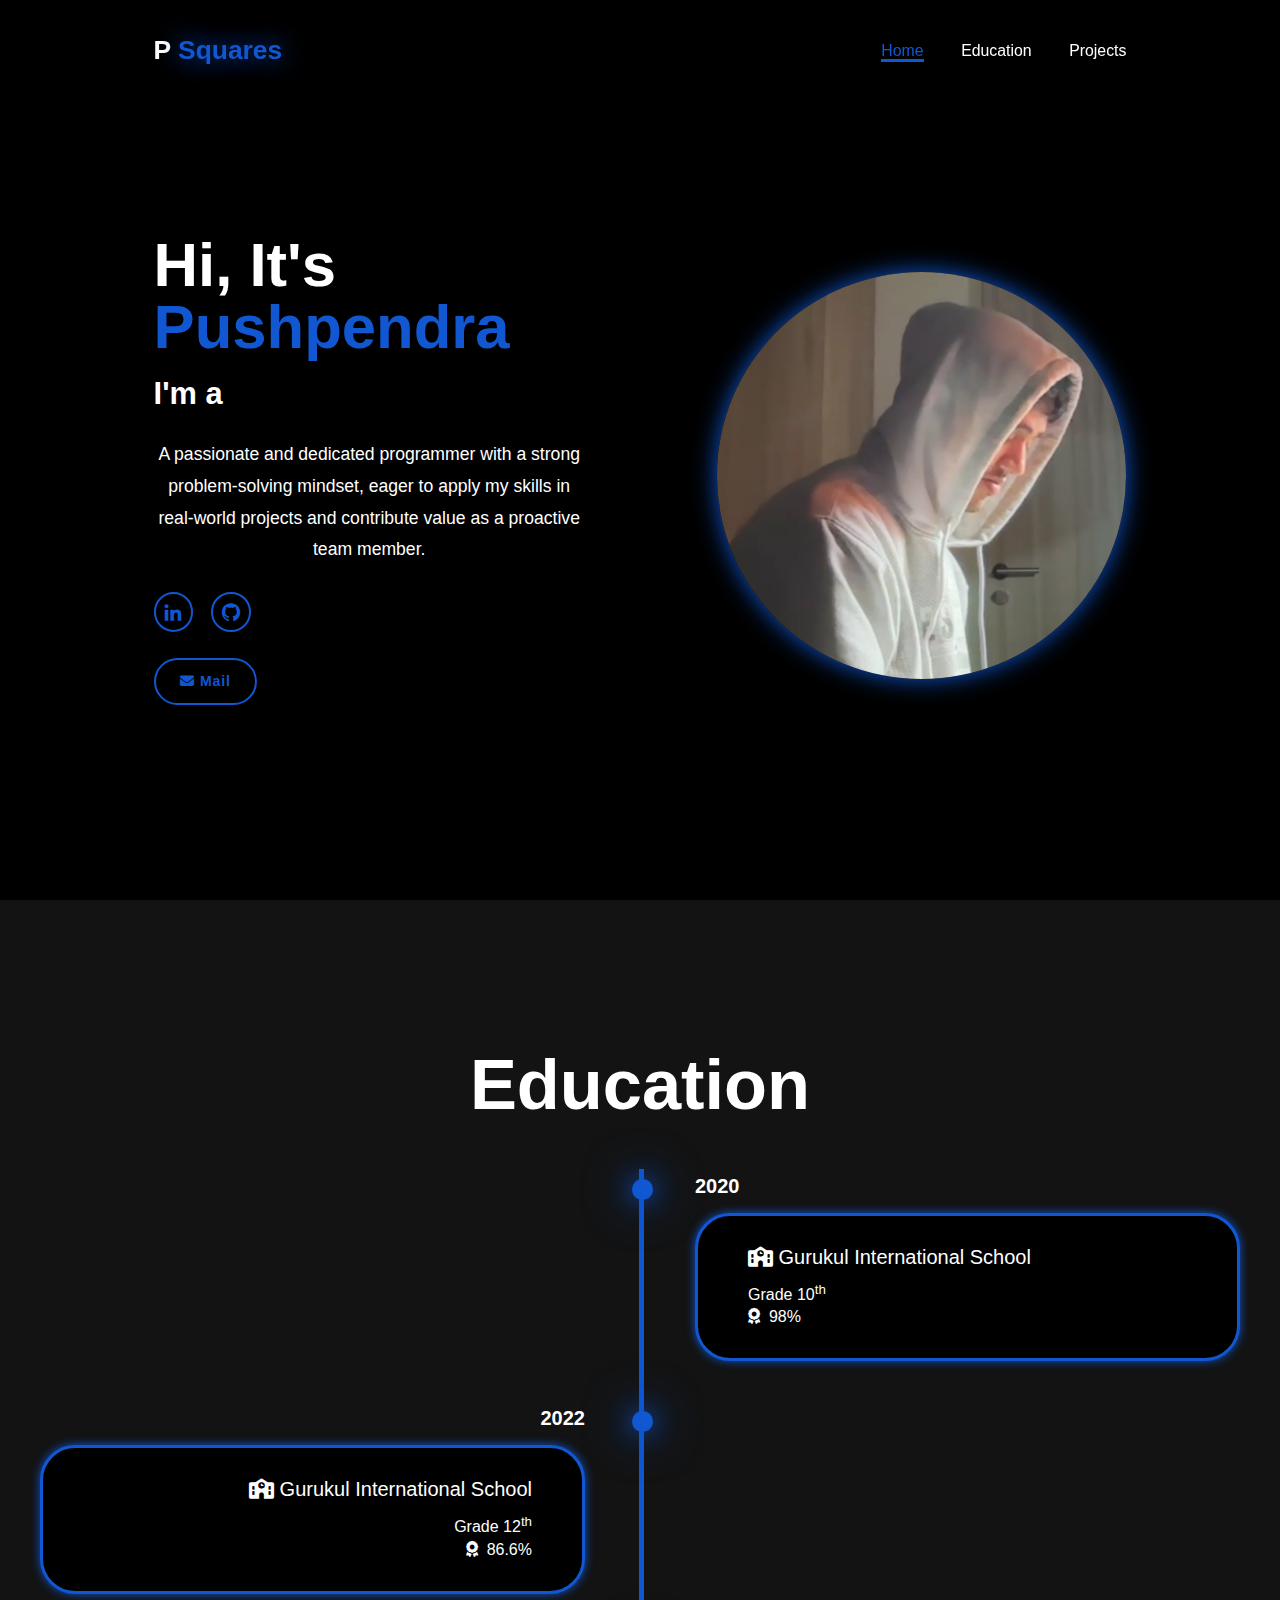
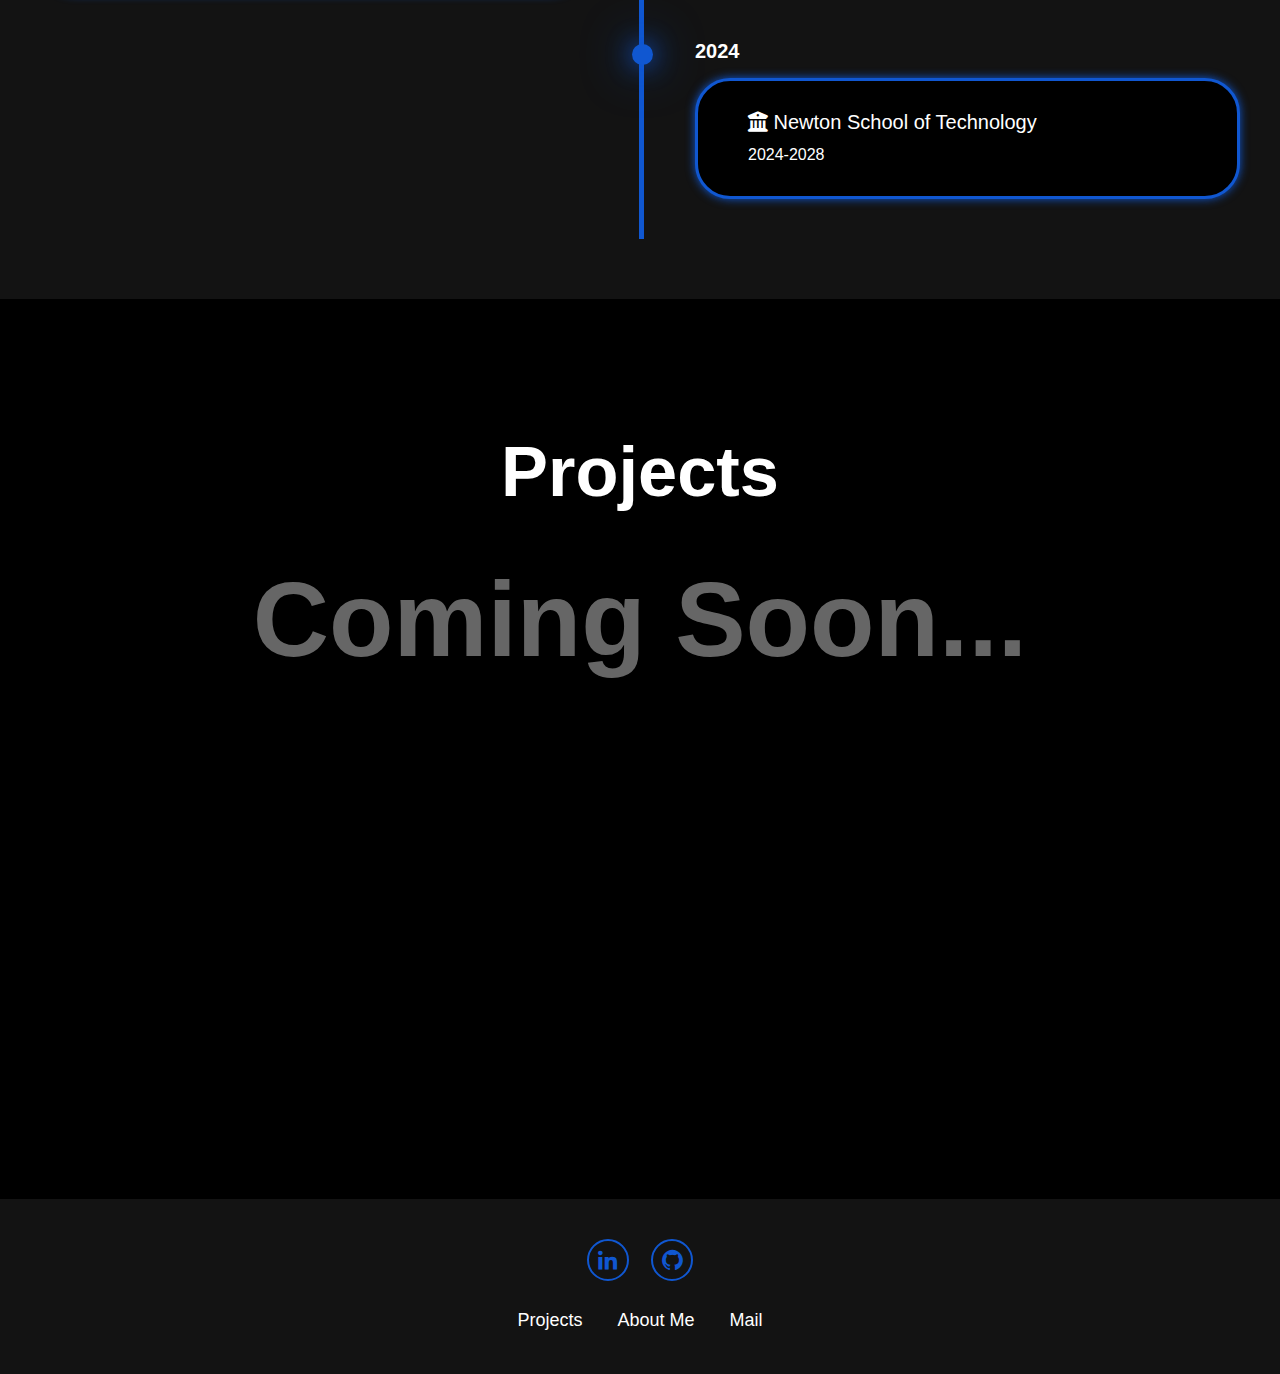
==== commit f710c8c9: "removed that all rights reserved line" ====
--- a/index.html
+++ b/index.html
@@ -39,7 +39,7 @@
 
             <div class="btn-group">
                 <!-- <a href="#" class="btn">Hire</a> -->
-                <a href="mailto:payneparihar13@gmail.com" class="btn"><i class="fa-solid fa-envelope"></i> Mail</a>
+                <a href="mailto:payneparihar13@gmail.com" class="btn" target="_blank"><i class="fa-solid fa-envelope"></i> Mail</a>
             </div>
         </div>
             <div class="home-img">
@@ -168,18 +168,18 @@
                 <a href="#">FAQ</a>
             </li> -->
             <li>
-                <a href="#services">Services</a>
+                <a href="#services">Projects</a>
             </li>
             <li>
                 <a href="#">About Me</a>
             </li>
             <li>
-                <a href="#">Contact</a>
+                <a href="mailto:payneparihar13@gmail.com" target="_blank">Mail</a>
             </li>
         </ul>
-        <p class="copyright">
+        <!-- <p class="copyright">
             &copy; P Squares | All Rights Reserved
-        </p>
+        </p> -->
     </footer>
 
     <script src="script.js"></script>
